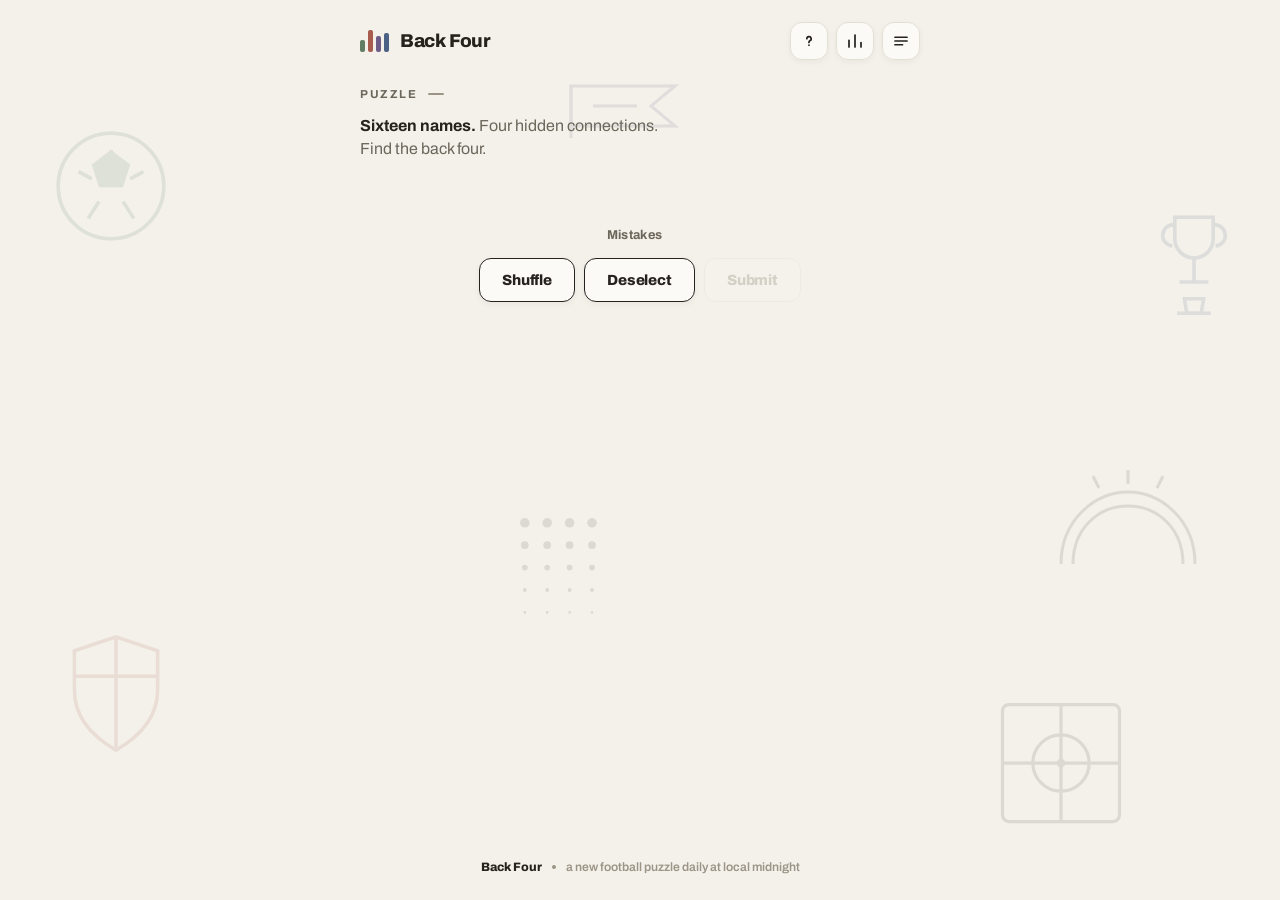
==== index.html @ 07cf5bc7 "Add files via upload" ====
<!DOCTYPE html>
<html lang="en">
<head>
<meta charset="utf-8">
<meta name="viewport" content="width=device-width, initial-scale=1, viewport-fit=cover">
<title>Back Four — the daily football grouping puzzle</title>
<meta name="description" content="Back Four: a daily football puzzle. Sixteen names, one theme, four hidden connections. New puzzle every day.">
<meta name="theme-color" content="#f3f1ea">
<meta property="og:title" content="Back Four">
<meta property="og:description" content="Sixteen names. One theme. Four hidden connections.">
<meta property="og:type" content="website">
<link rel="icon" href="data:image/svg+xml,<svg xmlns='http://www.w3.org/2000/svg' viewBox='0 0 100 100'><text y='.9em' font-size='90'>%E2%9A%BD</text></svg>">
<link rel="preconnect" href="https://fonts.googleapis.com">
<link rel="preconnect" href="https://fonts.gstatic.com" crossorigin>
<link href="https://fonts.googleapis.com/css2?family=Archivo:wght@400;500;600;700;800;900&family=Archivo+Expanded:wght@700;800;900&display=swap" rel="stylesheet">
<link rel="stylesheet" href="styles.css?v=6">
</head>
<body>

<div class="ambient" id="ambient" aria-hidden="true">
  <!-- football -->
  <div class="floaty tint0" data-depth="26" style="top:14%;left:4%;width:120px;height:120px;--rot:-4deg;--dur:19s">
    <div class="floaty-inner"><svg viewBox="0 0 100 100" fill="none" stroke="currentColor" stroke-width="3">
      <circle cx="50" cy="50" r="44"/><path d="M50 20l16 12-6 19H40l-6-19z" fill="currentColor" stroke="none"/>
      <path d="M50 32l0-12M66 44l11-6M60 63l9 14M40 63l-9 14M34 44l-11-6"/></svg></div>
  </div>
  <!-- trophy -->
  <div class="floaty tint3 hide-sm" data-depth="40" style="top:22%;right:3%;width:96px;height:150px;--rot:3deg;--dur:22s">
    <div class="floaty-inner"><svg viewBox="0 0 80 120" fill="none" stroke="currentColor" stroke-width="3">
      <path d="M24 16h32v18a16 16 0 0 1-32 0z"/><path d="M24 22c-12 0-14 16-2 18M56 22c12 0 14 16 2 18"/>
      <path d="M40 50v20M28 70h24M32 84h16l-2 12H34z"/><path d="M26 96h28"/></svg></div>
  </div>
  <!-- crest / shield -->
  <div class="floaty tint1 hide-sm" data-depth="34" style="bottom:16%;left:5%;width:104px;height:126px;--rot:2deg;--dur:20s">
    <div class="floaty-inner"><svg viewBox="0 0 90 110" fill="none" stroke="currentColor" stroke-width="3">
      <path d="M45 6l36 12v34c0 28-22 44-36 52C31 96 9 80 9 52V18z"/><path d="M45 6v96M9 40h72"/></svg></div>
  </div>
  <!-- stadium arc / floodlight -->
  <div class="floaty hide-sm" data-depth="20" style="top:52%;right:6%;width:150px;height:110px;--rot:-3deg;--dur:24s">
    <div class="floaty-inner"><svg viewBox="0 0 150 110" fill="none" stroke="currentColor" stroke-width="3">
      <path d="M8 96C8 52 42 24 75 24s67 28 67 72"/><path d="M20 96C20 60 46 38 75 38s55 22 55 58"/>
      <path d="M75 2v14M40 8l6 12M110 8l-6 12"/></svg></div>
  </div>
  <!-- centre circle / pitch -->
  <div class="floaty" data-depth="16" style="bottom:8%;right:12%;width:130px;height:130px;--rot:4deg;--dur:26s">
    <div class="floaty-inner"><svg viewBox="0 0 120 120" fill="none" stroke="currentColor" stroke-width="3">
      <rect x="6" y="6" width="108" height="108" rx="6"/><circle cx="60" cy="60" r="26"/>
      <path d="M60 6v108M6 60h108"/><circle cx="60" cy="60" r="4" fill="currentColor" stroke="none"/></svg></div>
  </div>
  <!-- pennant / scarf -->
  <div class="floaty tint2 hide-sm" data-depth="30" style="top:8%;left:44%;width:120px;height:74px;--rot:-5deg;--dur:17s">
    <div class="floaty-inner"><svg viewBox="0 0 120 74" fill="none" stroke="currentColor" stroke-width="3">
      <path d="M8 14h104l-24 20 24 20H8z"/><path d="M8 14v52"/><path d="M30 34h44"/></svg></div>
  </div>
  <!-- halftone panel (screenprint texture) -->
  <div class="floaty hide-sm" data-depth="12" style="bottom:30%;left:40%;width:96px;height:120px;--rot:3deg;--dur:28s">
    <div class="floaty-inner"><svg viewBox="0 0 60 76"><g fill="currentColor">
      <circle cx="8" cy="8" r="3"/><circle cx="22" cy="8" r="3"/><circle cx="36" cy="8" r="3"/><circle cx="50" cy="8" r="3"/>
      <circle cx="8" cy="22" r="2.4"/><circle cx="22" cy="22" r="2.4"/><circle cx="36" cy="22" r="2.4"/><circle cx="50" cy="22" r="2.4"/>
      <circle cx="8" cy="36" r="1.8"/><circle cx="22" cy="36" r="1.8"/><circle cx="36" cy="36" r="1.8"/><circle cx="50" cy="36" r="1.8"/>
      <circle cx="8" cy="50" r="1.2"/><circle cx="22" cy="50" r="1.2"/><circle cx="36" cy="50" r="1.2"/><circle cx="50" cy="50" r="1.2"/>
      <circle cx="8" cy="64" r="0.8"/><circle cx="22" cy="64" r="0.8"/><circle cx="36" cy="64" r="0.8"/><circle cx="50" cy="64" r="0.8"/>
    </g></svg></div>
  </div>
</div>

<header class="topbar">
  <a class="brand" href="./" aria-label="Back Four home">
    <span class="brand-mark" aria-hidden="true"><i></i><i></i><i></i><i></i></span>
    <span class="brand-text">Back Four</span>
  </a>
  <nav class="topbar-actions">
    <button class="icon-btn" id="btn-how" type="button" aria-label="How to play">
      <svg viewBox="0 0 24 24" width="18" height="18" fill="none" stroke="currentColor" stroke-width="2.3" stroke-linecap="round"><path d="M9.1 9a2.9 2.9 0 1 1 4 2.7c-.8.4-1.2 1-1.2 1.9v.4"/><circle cx="12" cy="17.5" r="1.15" fill="currentColor" stroke="none"/></svg>
    </button>
    <button class="icon-btn" id="btn-stats" type="button" aria-label="Your record">
      <svg viewBox="0 0 24 24" width="18" height="18" fill="none" stroke="currentColor" stroke-width="2.3" stroke-linecap="round"><path d="M4 20V11M12 20V4M20 20v-6"/></svg>
    </button>
    <button class="icon-btn" id="btn-archive" type="button" aria-label="Puzzle archive">
      <svg viewBox="0 0 24 24" width="18" height="18" fill="none" stroke="currentColor" stroke-width="2.3" stroke-linecap="round"><path d="M4 7h16M4 12h16M4 17h10"/></svg>
    </button>
  </nav>
</header>

<main class="wrap">

  <section class="billing">
    <p class="billing-kicker">
      <span id="puzzle-label">Puzzle</span>
      <span class="sep" aria-hidden="true"></span>
      <span id="puzzle-date"></span>
    </p>
    <h1 class="billing-theme" id="theme-name"></h1>
    <p class="billing-sub"><b>Sixteen names.</b> Four hidden connections. Find the back four.</p>
  </section>

  <section id="solved" class="solved" aria-label="Solved groups"></section>
  <section id="board" class="board" aria-label="Puzzle tiles"></section>

  <p class="live" id="live" role="status" aria-live="polite"></p>

  <div class="tray" id="tray">
    <div class="mistakes" id="mistakes-row">
      <span class="mistakes-label">Mistakes</span>
      <span class="lives" id="lives"></span>
    </div>
    <div class="controls" id="controls">
      <button class="btn" id="btn-shuffle" type="button">Shuffle</button>
      <button class="btn" id="btn-deselect" type="button">Deselect</button>
      <button class="btn btn-primary" id="btn-submit" type="button" disabled>Submit</button>
    </div>
  </div>

  <div class="endgame" id="endgame" hidden>
    <div class="report">
      <div class="report-head">
        <span class="report-label">Match report</span>
        <span class="ft-badge" id="ft-badge">Full time</span>
      </div>
      <h2 id="endgame-title"></h2>
      <p id="endgame-sub"></p>
      <div class="share-grid" id="share-grid" aria-hidden="true"></div>
    </div>
    <div class="endgame-actions">
      <button class="btn btn-primary" id="btn-share" type="button">Share result</button>
      <button class="btn" id="btn-next" type="button">Play the archive</button>
    </div>
  </div>

</main>

<footer class="foot">
  <span class="foot-mark">Back Four</span>
  <span class="foot-dot" aria-hidden="true"></span>
  <span>a new football puzzle daily at local midnight</span>
</footer>

<div class="modal" id="modal" hidden>
  <div class="modal-card" role="dialog" aria-modal="true" aria-labelledby="modal-title">
    <button class="modal-close" id="modal-close" type="button" aria-label="Close">
      <svg viewBox="0 0 24 24" width="20" height="20" fill="none" stroke="currentColor" stroke-width="2.4" stroke-linecap="round"><path d="M6 6l12 12M18 6L6 18"/></svg>
    </button>
    <h2 id="modal-title"></h2>
    <div id="modal-body"></div>
  </div>
</div>

<script src="js/puzzles.js?v=6"></script>
<script src="js/app.js?v=6"></script>
<script src="js/motion.js?v=6"></script>
</body>
</html>
---- styles.css ----
/* ===================== Back Four — editorial / muted ===================== */
:root{
  --paper:#f3f1ea;          /* warm light canvas   */
  --card:#fbfaf6;           /* tile face           */
  --card-2:#f6f4ee;
  --line:#e4dfd3;
  --ink:#26231e;            /* soft near-black     */
  --ink-soft:#6c665b;
  --ink-faint:#9c9587;
  --accent:#3f6b52;         /* muted pitch green (brand accent) */

  /* competition tiers — muted, desaturated (easy -> hard) */
  --t0:#5f7e63; --t0-ink:#f4f6f0;   /* League Cup       — sage      */
  --t1:#a85c4d; --t1-ink:#faf1ee;   /* FA Cup           — terracotta */
  --t2:#6e5c86; --t2-ink:#f4f0f7;   /* Premier League   — mauve     */
  --t3:#4c6285; --t3-ink:#eff2f8;   /* Champions League — slate blue */

  --radius:14px;
  --gap:9px;
  --shadow-s:0 2px 6px rgba(38,35,30,.05);
  --shadow-m:0 14px 34px rgba(38,35,30,.09);
  --shadow-l:0 26px 60px rgba(38,35,30,.16);
  --sans:"Archivo",-apple-system,BlinkMacSystemFont,"Segoe UI",Roboto,Helvetica,Arial,sans-serif;
  --exp:"Archivo Expanded","Archivo",sans-serif;
}

*{box-sizing:border-box}
html,body{height:100%}
body{
  margin:0;font-family:var(--sans);color:var(--ink);
  background:var(--paper);
  min-height:100dvh;display:flex;flex-direction:column;position:relative;
  -webkit-font-smoothing:antialiased;text-rendering:optimizeLegibility;overflow-x:hidden;
}
::selection{background:var(--ink);color:var(--paper)}

/* ---------- ambient floating art (cursor parallax) ---------- */
.ambient{position:fixed;inset:0;z-index:0;pointer-events:none;overflow:hidden}
.floaty{position:absolute;will-change:transform;transition:transform .5s cubic-bezier(.2,.8,.2,1)}
.floaty-inner{
  color:var(--ink);opacity:.11;
  animation:drift var(--dur,18s) ease-in-out infinite alternate;
  transform-origin:center;display:block;
}
.floaty svg{display:block;width:100%;height:100%}
.floaty.tint0 .floaty-inner{color:var(--t0);opacity:.14}
.floaty.tint1 .floaty-inner{color:var(--t1);opacity:.13}
.floaty.tint2 .floaty-inner{color:var(--t2);opacity:.13}
.floaty.tint3 .floaty-inner{color:var(--t3);opacity:.13}
@keyframes drift{
  from{transform:translateY(-6px) rotate(var(--rot,-2deg))}
  to{transform:translateY(8px) rotate(calc(var(--rot,-2deg) * -1))}
}

/* everything above the ambient layer */
.topbar,.wrap,.foot{position:relative;z-index:1}

/* ---------- top bar ---------- */
.topbar{display:flex;align-items:center;justify-content:space-between;gap:12px;width:100%;max-width:600px;margin:0 auto;padding:22px 20px 6px}
.brand{display:flex;align-items:center;gap:11px;text-decoration:none;color:var(--ink)}
.brand-mark{display:inline-grid;grid-template-columns:repeat(4,5px);gap:3px;align-items:end;height:22px}
.brand-mark i{width:5px;border-radius:2px;transition:height .3s cubic-bezier(.2,.8,.2,1)}
.brand-mark i:nth-child(1){height:12px;background:var(--t0)}
.brand-mark i:nth-child(2){height:22px;background:var(--t1)}
.brand-mark i:nth-child(3){height:16px;background:var(--t2)}
.brand-mark i:nth-child(4){height:19px;background:var(--t3)}
.brand:hover .brand-mark i:nth-child(1){height:20px}
.brand:hover .brand-mark i:nth-child(2){height:13px}
.brand:hover .brand-mark i:nth-child(3){height:22px}
.brand:hover .brand-mark i:nth-child(4){height:15px}
.brand-text{font-family:var(--exp);font-weight:800;font-size:1.16rem;letter-spacing:-.02em}
.topbar-actions{display:flex;gap:8px}
.icon-btn{width:38px;height:38px;border-radius:12px;border:1px solid var(--line);background:var(--card);color:var(--ink);cursor:pointer;display:grid;place-items:center;box-shadow:var(--shadow-s);transition:transform .16s cubic-bezier(.2,.8,.2,1),border-color .16s,box-shadow .16s}
.icon-btn:hover{border-color:var(--ink);transform:translateY(-2px);box-shadow:var(--shadow-m)}
.icon-btn:active{transform:translateY(0)}

/* ---------- layout ---------- */
.wrap{width:100%;max-width:600px;margin:0 auto;padding:6px 20px 34px;flex:1}

/* ---------- billing / theme ---------- */
.billing{padding:16px 0 22px}
.billing-kicker{display:flex;align-items:center;gap:10px;margin:0 0 12px;font-weight:700;font-size:.72rem;letter-spacing:.14em;text-transform:uppercase;color:var(--ink-soft)}
.billing-kicker .sep{width:16px;height:2px;background:var(--ink-faint);border-radius:2px}
.billing-theme{font-family:var(--exp);font-weight:800;line-height:.94;letter-spacing:-.03em;font-size:clamp(2.5rem,9.5vw,3.9rem);margin:0;color:var(--ink);text-wrap:balance}
.billing-sub{margin:15px 0 0;font-size:1rem;color:var(--ink-soft);max-width:34ch;line-height:1.42}
.billing-sub b{color:var(--ink);font-weight:700}

/* ---------- solved rows (muted colour blocks) ---------- */
.solved{display:grid;gap:var(--gap);margin-bottom:var(--gap)}
.solved:empty{margin-bottom:0}
.solved-row{border-radius:var(--radius);padding:15px 17px;position:relative;overflow:hidden;box-shadow:var(--shadow-m);animation:slot .55s cubic-bezier(.2,.85,.25,1) both}
.solved-row .comp{display:inline-block;font-weight:700;font-size:.6rem;letter-spacing:.17em;text-transform:uppercase;opacity:.72;margin-bottom:5px}
.solved-row h3{margin:0;font-family:var(--exp);font-weight:800;font-size:1.02rem;letter-spacing:-.015em}
.solved-row p{margin:6px 0 0;font-size:.9rem;font-weight:600;opacity:.9;letter-spacing:.005em}
.t0{background:var(--t0);color:var(--t0-ink)}
.t1{background:var(--t1);color:var(--t1-ink)}
.t2{background:var(--t2);color:var(--t2-ink)}
.t3{background:var(--t3);color:var(--t3-ink)}
@keyframes slot{0%{opacity:0;transform:translateY(-16px) scale(.99)}100%{opacity:1;transform:none}}

/* ---------- board ---------- */
.board{display:grid;grid-template-columns:repeat(4,1fr);gap:var(--gap);perspective:900px}
.tile{
  position:relative;aspect-ratio:1/.86;border:1px solid var(--line);border-radius:var(--radius);
  background:linear-gradient(180deg,var(--card),var(--card-2));color:var(--ink);
  font-family:var(--sans);font-weight:700;font-size:clamp(.6rem,2.7vw,.87rem);
  letter-spacing:-.015em;line-height:1.08;padding:5px 4px;cursor:pointer;
  display:flex;align-items:center;justify-content:center;text-align:center;
  box-shadow:var(--shadow-s);
  transform-style:preserve-3d;
  transform:perspective(700px) translateZ(var(--z,0px)) rotateX(var(--rx,0deg)) rotateY(var(--ry,0deg));
  transition:transform .18s cubic-bezier(.2,.8,.2,1), background .16s, color .16s, border-color .16s, box-shadow .18s;
  overflow:hidden;word-break:break-word;hyphens:auto;user-select:none;-webkit-tap-highlight-color:transparent;
}
.tile.sm{font-size:clamp(.53rem,2.35vw,.79rem)}
.tile.xs{font-size:clamp(.46rem,2vw,.69rem);letter-spacing:-.025em}
.tile.tilting{transition:transform .07s linear, background .16s, color .16s, border-color .16s, box-shadow .18s}
.tile:hover{border-color:var(--ink);box-shadow:var(--shadow-m)}
.tile.selected{
  --z:22px;background:var(--ink);color:var(--paper);border-color:var(--ink);
  box-shadow:var(--shadow-l);
}
.tile.pop{animation:pop .22s cubic-bezier(.3,1.4,.5,1)}
@keyframes pop{40%{transform:perspective(700px) translateZ(30px) scale(1.05)}}
.tile.bounce{animation:bounce .44s ease}
@keyframes bounce{0%,100%{transform:perspective(700px) translateZ(var(--z,0)) translateY(0)}42%{transform:perspective(700px) translateZ(26px) translateY(-13px)}72%{transform:perspective(700px) translateY(0)}}
.tile.wrong{animation:shake .44s ease;border-color:var(--t1)}
@keyframes shake{10%,90%{transform:translateX(-3px)}20%,80%{transform:translateX(4px)}30%,50%,70%{transform:translateX(-7px)}40%,60%{transform:translateX(7px)}}
.tile:focus-visible{outline:3px solid var(--accent);outline-offset:2px}

/* slot-machine shuffle */
.tile.reel{animation:reelIn .55s cubic-bezier(.2,.82,.24,1.03) both}
@keyframes reelIn{0%{transform:translateY(-165%);filter:blur(7px);opacity:0}55%{opacity:1;filter:blur(1.4px)}80%{transform:translateY(7%);filter:blur(0)}100%{transform:translateY(0)}}

/* ---------- status + tray ---------- */
.live{min-height:22px;margin:16px 0 0;text-align:center;font-weight:700;font-size:.9rem;color:var(--ink);letter-spacing:-.01em;transition:color .2s}
.live.miss{color:var(--t1)}
.live.hit{color:var(--t0)}
.tray{margin-top:8px}
.mistakes{display:flex;align-items:center;justify-content:center;gap:11px;margin:0 0 16px;color:var(--ink-soft);font-size:.8rem;font-weight:700;letter-spacing:.02em}
.lives{display:flex;gap:7px}
.life{width:12px;height:12px;border-radius:50%;background:var(--ink);transition:transform .3s cubic-bezier(.3,1.5,.5,1),background .3s}
.life.lost{background:transparent;border:2px solid var(--line);transform:scale(.8)}

.controls{display:flex;gap:9px;justify-content:center;flex-wrap:wrap}
.btn{font-family:var(--sans);font-weight:800;font-size:.92rem;letter-spacing:-.01em;padding:13px 22px;border-radius:12px;cursor:pointer;background:var(--card);color:var(--ink);border:1px solid var(--ink);box-shadow:var(--shadow-s);transition:transform .16s cubic-bezier(.2,.8,.2,1),box-shadow .16s,background .16s,color .16s,opacity .16s}
.btn:hover:not(:disabled){transform:translateY(-2px);box-shadow:var(--shadow-m)}
.btn:active:not(:disabled){transform:translateY(0);box-shadow:var(--shadow-s)}
.btn:disabled{opacity:.36;cursor:not-allowed;border-color:var(--line);box-shadow:none}
.btn-primary{background:var(--ink);color:var(--paper);border-color:var(--ink)}
.btn-primary:disabled{background:var(--card-2);color:var(--ink-faint)}

/* ---------- endgame / match report ---------- */
.endgame{margin-top:6px;animation:fade .4s ease both}
.report{background:var(--card);border:1px solid var(--line);border-radius:18px;padding:24px;text-align:left;box-shadow:var(--shadow-m)}
.report-head{display:flex;align-items:center;justify-content:space-between;gap:10px;margin-bottom:12px}
.report-label{font-weight:700;font-size:.62rem;letter-spacing:.18em;text-transform:uppercase;color:var(--ink-faint)}
.ft-badge{font-weight:700;font-size:.66rem;letter-spacing:.1em;text-transform:uppercase;padding:5px 11px;border-radius:99px;border:1px solid var(--line);color:var(--ink-soft)}
.ft-badge.win{background:var(--t0);color:var(--t0-ink);border-color:var(--t0)}
.report h2{margin:0;font-family:var(--exp);font-weight:800;font-size:1.9rem;letter-spacing:-.03em;line-height:1}
.report p{margin:8px 0 0;color:var(--ink-soft);font-size:.95rem}
.share-grid{display:grid;grid-template-columns:repeat(4,20px);gap:5px;margin:18px 0 2px}
.share-grid span{width:20px;height:20px;border-radius:6px;animation:sqin .4s cubic-bezier(.3,1.3,.5,1) both}
@keyframes sqin{from{opacity:0;transform:scale(.4)}to{opacity:1;transform:scale(1)}}
.endgame-actions{display:flex;gap:9px;justify-content:center;flex-wrap:wrap;margin-top:14px}
@keyframes fade{from{opacity:0;transform:translateY(8px)}to{opacity:1;transform:none}}

/* ---------- footer ---------- */
.foot{display:flex;align-items:center;justify-content:center;gap:10px;flex-wrap:wrap;padding:0 20px 26px;color:var(--ink-faint);font-size:.76rem;font-weight:600}
.foot-mark{font-family:var(--exp);font-weight:800;color:var(--ink)}
.foot-dot{width:4px;height:4px;border-radius:50%;background:var(--ink-faint)}

/* ---------- modal ---------- */
.modal{position:fixed;inset:0;z-index:50;display:grid;place-items:center;padding:18px;background:color-mix(in srgb,var(--ink) 40%, transparent);backdrop-filter:blur(4px);animation:fade .22s ease both}
.modal-card{position:relative;width:100%;max-width:460px;max-height:86vh;overflow:auto;background:var(--paper);border:1px solid var(--line);border-radius:20px;padding:28px;box-shadow:var(--shadow-l);animation:cardin .3s cubic-bezier(.2,.9,.3,1.1) both}
@keyframes cardin{from{opacity:0;transform:translateY(14px) scale(.98)}to{opacity:1;transform:none}}
.modal-card h2{margin:0 0 14px;font-family:var(--exp);font-weight:800;font-size:1.5rem;letter-spacing:-.03em}
.modal-card p,.modal-card li{color:var(--ink-soft);font-size:.95rem;line-height:1.55}
.modal-card ul{padding-left:18px;margin:0 0 14px}
.modal-card strong{color:var(--ink);font-weight:700}
.modal-close{position:absolute;top:16px;right:16px;width:34px;height:34px;border-radius:10px;background:none;border:1px solid var(--line);color:var(--ink);cursor:pointer;display:grid;place-items:center;transition:.14s}
.modal-close:hover{border-color:var(--ink);transform:rotate(90deg)}

.ladder{display:grid;gap:9px;margin:6px 0 16px}
.ladder-row{display:flex;align-items:center;gap:12px}
.ladder-chip{width:30px;height:30px;border-radius:9px;flex:none}
.ladder-row b{color:var(--ink);font-size:.94rem;font-weight:800}
.ladder-row span{color:var(--ink-soft);font-size:.85rem}

.stats-grid{display:grid;grid-template-columns:repeat(4,1fr);gap:10px;margin:6px 0}
.stat{text-align:center;background:var(--card);border:1px solid var(--line);border-radius:13px;padding:13px 6px}
.stat b{display:block;font-family:var(--exp);font-size:1.7rem;font-weight:800;letter-spacing:-.03em;color:var(--ink)}
.stat span{font-size:.62rem;color:var(--ink-soft);text-transform:uppercase;letter-spacing:.08em;font-weight:700}

.archive-list{display:grid;gap:7px;margin-top:8px}
.archive-item{display:flex;align-items:center;justify-content:space-between;gap:10px;width:100%;text-align:left;padding:13px 15px;border-radius:12px;background:var(--card);border:1px solid var(--line);color:var(--ink);font-family:var(--sans);font-weight:700;font-size:.92rem;cursor:pointer;transition:.14s}
.archive-item:hover{border-color:var(--ink);transform:translateX(3px)}
.archive-item .a-theme{color:var(--ink-soft);font-weight:600}
.archive-item .tag{font-size:.6rem;color:var(--ink-faint);text-transform:uppercase;letter-spacing:.1em;font-weight:700;flex:none}
.archive-item.done{background:var(--ink);color:var(--paper);border-color:var(--ink)}
.archive-item.done .a-theme{color:rgba(243,241,234,.7)}
.archive-item.done .tag{color:var(--paper)}

@media (max-width:900px){
  .floaty.hide-sm{display:none}
  .floaty-inner{opacity:.06}
  .floaty.tint0 .floaty-inner,.floaty.tint1 .floaty-inner,.floaty.tint2 .floaty-inner,.floaty.tint3 .floaty-inner{opacity:.08}
}
@media (max-width:420px){
  :root{--gap:7px;--radius:12px}
  .wrap{padding:6px 14px 30px}
  .topbar{padding:16px 14px 4px}
  .btn{padding:12px 16px;font-size:.86rem}
  .billing-theme{font-size:clamp(2.3rem,13vw,3.2rem)}
}
@media (prefers-reduced-motion:reduce){
  *{animation:none!important;transition:none!important}
  .floaty{display:none}
}

[hidden]{display:none!important}
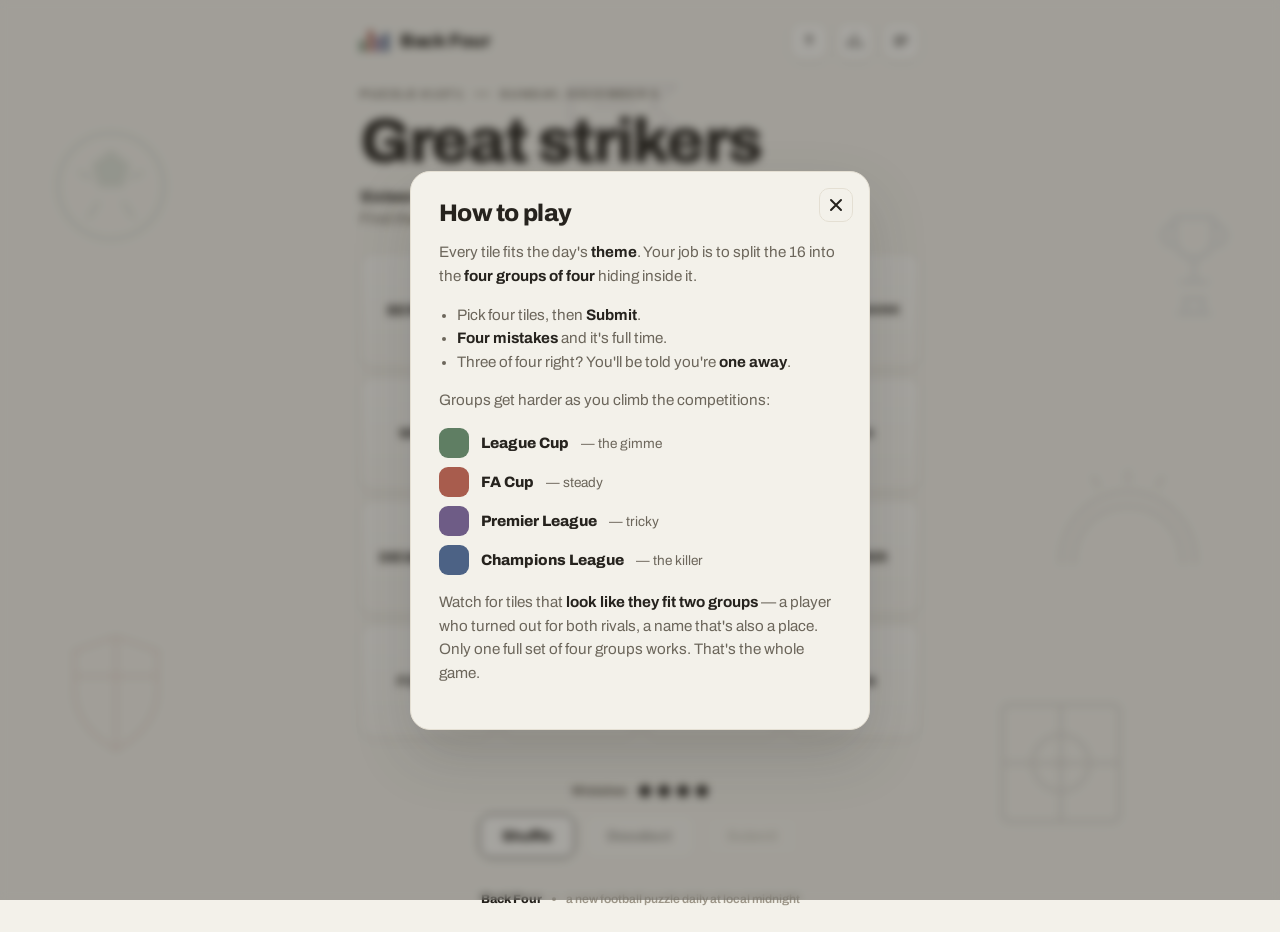
==== commit 9830ec67: "Update index.html" ====
--- a/index.html
+++ b/index.html
@@ -13,7 +13,7 @@
 <link rel="preconnect" href="https://fonts.googleapis.com">
 <link rel="preconnect" href="https://fonts.gstatic.com" crossorigin>
 <link href="https://fonts.googleapis.com/css2?family=Archivo:wght@400;500;600;700;800;900&family=Archivo+Expanded:wght@700;800;900&display=swap" rel="stylesheet">
-<link rel="stylesheet" href="styles.css?v=6">
+<link rel="stylesheet" href="styles.css?v=7">
 </head>
 <body>
 
@@ -145,8 +145,8 @@
   </div>
 </div>
 
-<script src="js/puzzles.js?v=6"></script>
-<script src="js/app.js?v=6"></script>
-<script src="js/motion.js?v=6"></script>
+<script src="puzzles.js?v=7"></script>
+<script src="app.js?v=7"></script>
+<script src="motion.js?v=7"></script>
 </body>
 </html>
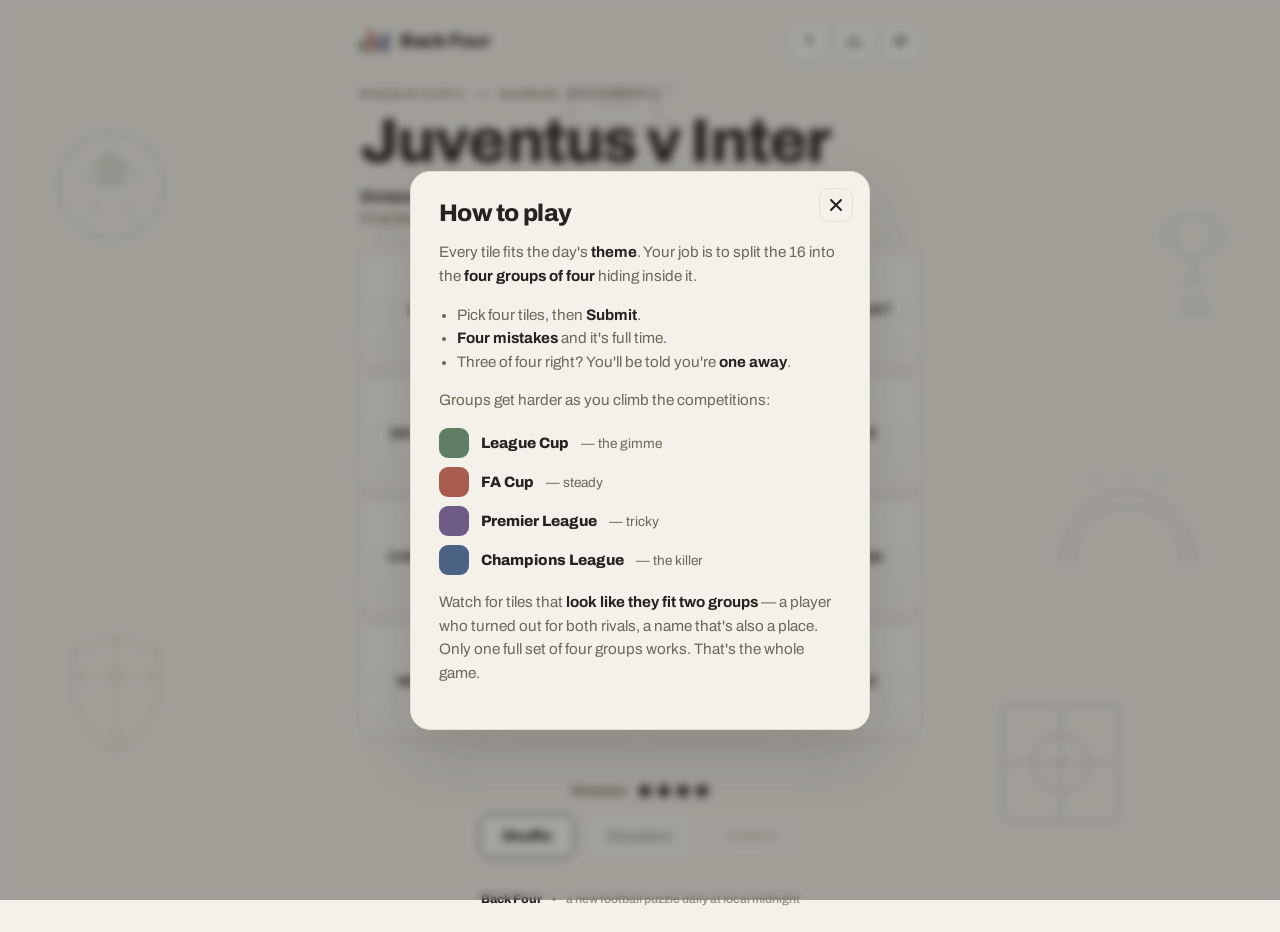
==== commit 44f5b902: "Add files via upload" ====
--- a/index.html
+++ b/index.html
@@ -13,7 +13,7 @@
 <link rel="preconnect" href="https://fonts.googleapis.com">
 <link rel="preconnect" href="https://fonts.gstatic.com" crossorigin>
 <link href="https://fonts.googleapis.com/css2?family=Archivo:wght@400;500;600;700;800;900&family=Archivo+Expanded:wght@700;800;900&display=swap" rel="stylesheet">
-<link rel="stylesheet" href="styles.css?v=7">
+<link rel="stylesheet" href="styles.css?v=9">
 </head>
 <body>
 
@@ -145,8 +145,12 @@
   </div>
 </div>
 
-<script src="puzzles.js?v=7"></script>
-<script src="app.js?v=7"></script>
-<script src="motion.js?v=7"></script>
+<script src="puzzles.js?v=9"></script>
+<script src="app.js?v=9"></script>
+<script src="motion.js?v=9"></script>
+
+<!-- Cloudflare Web Analytics -->
+<script type='module' src='https://static.cloudflareinsights.com/beacon.min.js' data-cf-beacon='{"token": "ddd5cfe628cc4f4fba42a49a3e3b356c"}'></script>
+<!-- End Cloudflare Web Analytics -->
 </body>
 </html>
